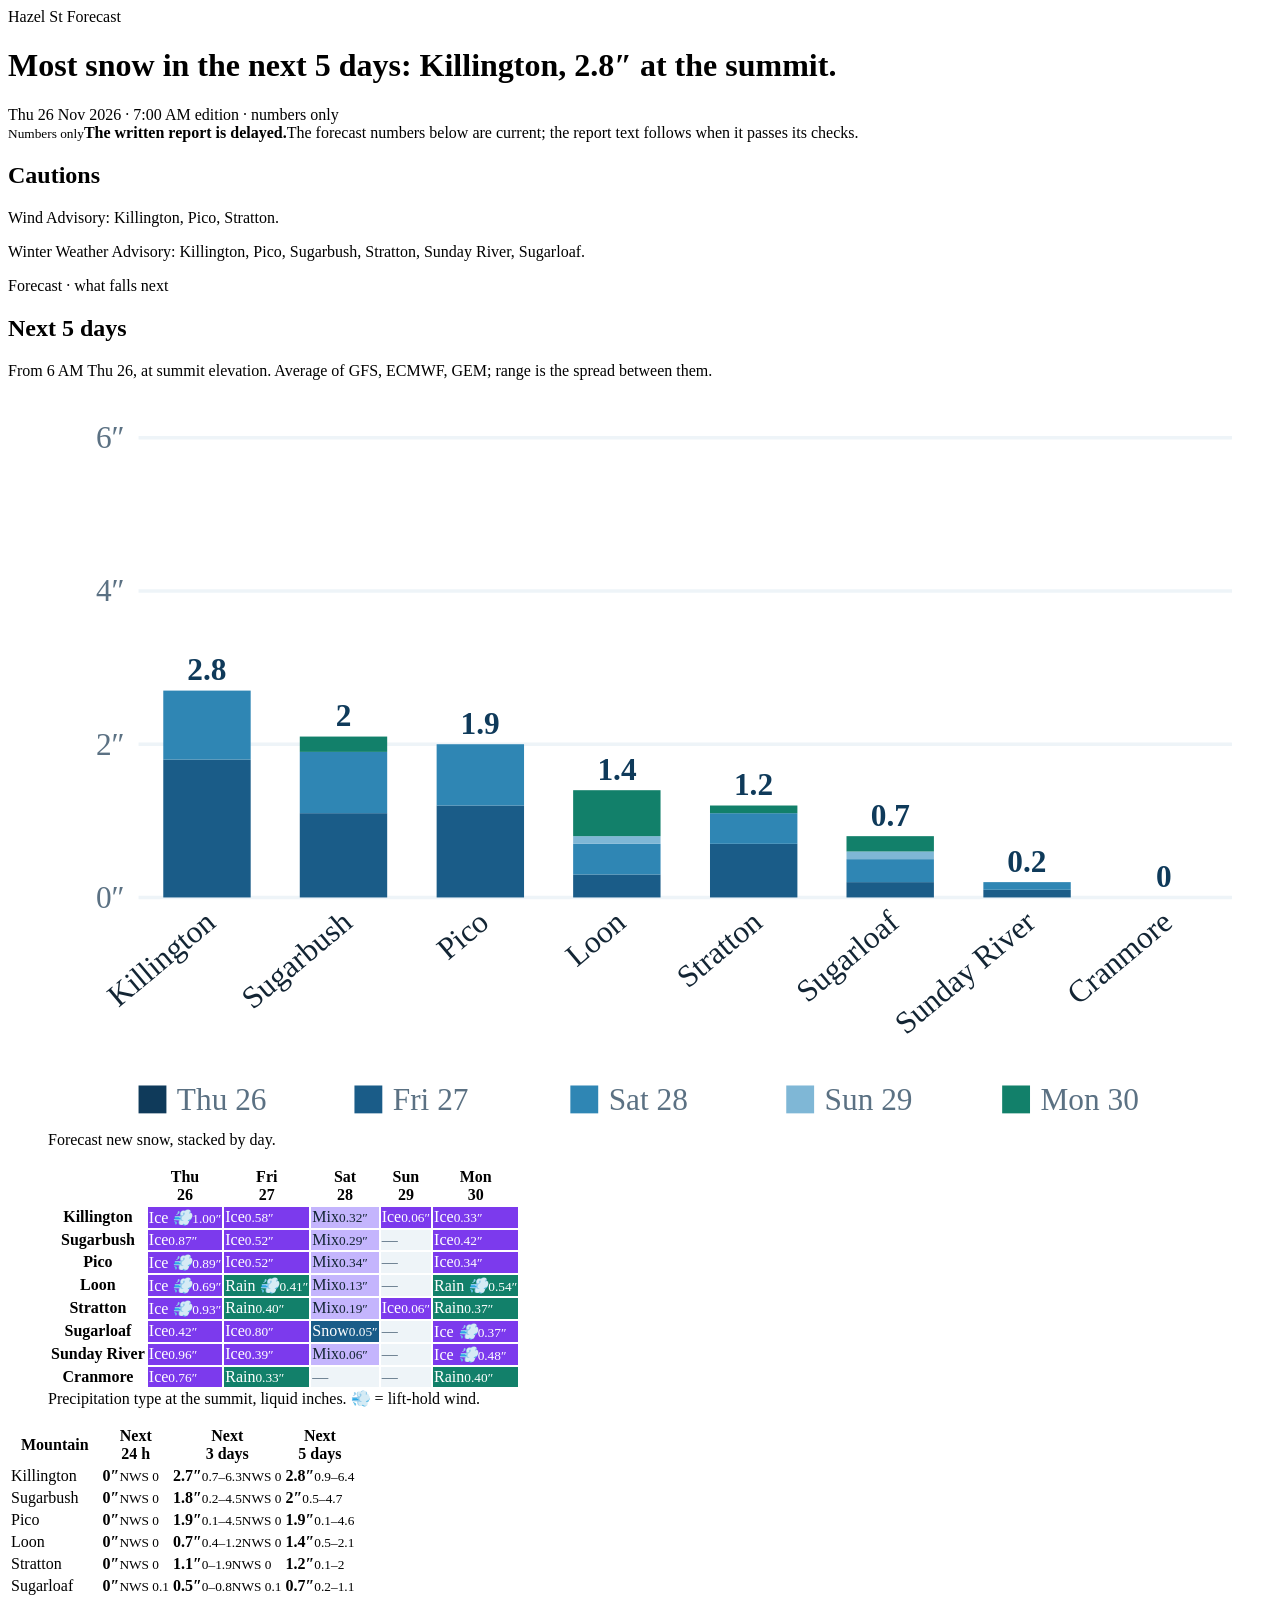
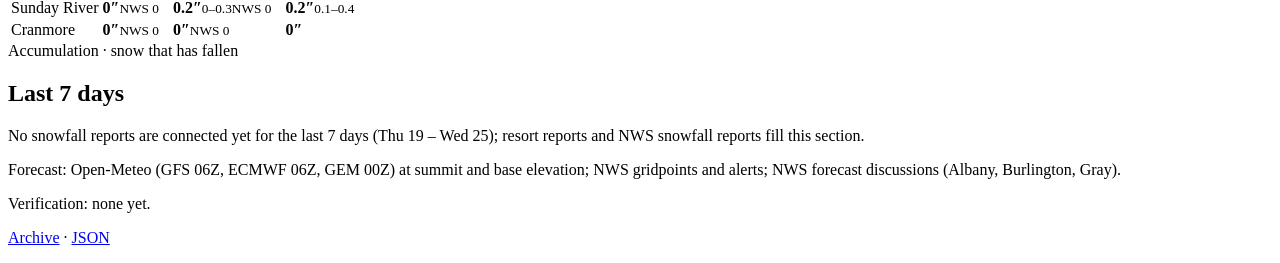
==== tests/golden/2026-11-26-numbers-only.html @ b1ec065f "Add the report page: Jinja templates, SVG charts, and report routes Port prototype/render.py and pag" ====
<!doctype html>
<html lang="en">
<head>
<meta charset="utf-8">
<meta name="viewport" content="width=device-width, initial-scale=1">
<title>Hazel St Forecast · 2026-11-26</title>
<link rel="preload" href="/static/fonts/inter-latin-400-normal.woff2" as="font" type="font/woff2" crossorigin>
<link rel="stylesheet" href="/static/page.css">
</head>
<body>
<div class="band">
  <div class="k">Hazel St Forecast</div>
  <h1>Most snow in the next 5 days: Killington, 2.8″ at the summit.</h1>
  <div class="when">Thu 26 Nov 2026 · 7:00 AM edition · numbers only</div>
</div>
<main>
  <div class="call notice"><small>Numbers only</small><b>The written report is delayed.</b><span>The forecast numbers below are current; the report text follows when it passes its checks.</span></div>
  <h2>Cautions</h2>
  <div class="caution">
    <p>Wind Advisory: Killington, Pico, Stratton.</p>
    <p>Winter Weather Advisory: Killington, Pico, Sugarbush, Stratton, Sunday River, Sugarloaf.</p>
  </div>

  <div class="part">Forecast · what falls next</div>
  <h2>Next 5 days</h2>
  <p class="lead">From 6 AM Thu 26, at summit elevation. Average of GFS, ECMWF, GEM; range is the spread between them.</p>
  <figure><svg viewBox="0 0 340 210" width="100%" role="img" aria-label="Forecast new snow by mountain, next five days"><line x1="26" x2="340" y1="144.0" y2="144.0" stroke="#eef4f8"/><text x="22" y="147.0" font-size="9" text-anchor="end" fill="#5b7183">0″</text><line x1="26" x2="340" y1="100.0" y2="100.0" stroke="#eef4f8"/><text x="22" y="103.0" font-size="9" text-anchor="end" fill="#5b7183">2″</text><line x1="26" x2="340" y1="56.0" y2="56.0" stroke="#eef4f8"/><text x="22" y="59.0" font-size="9" text-anchor="end" fill="#5b7183">4″</text><line x1="26" x2="340" y1="12.0" y2="12.0" stroke="#eef4f8"/><text x="22" y="15.0" font-size="9" text-anchor="end" fill="#5b7183">6″</text><rect x="33.1" y="144.0" width="25.1" height="0.0" fill="#0f3a5a"/><rect x="33.1" y="104.4" width="25.1" height="39.6" fill="#1a5c88"/><rect x="33.1" y="84.6" width="25.1" height="19.8" fill="#2f86b4"/><rect x="33.1" y="84.6" width="25.1" height="0.0" fill="#7fb7d6"/><rect x="33.1" y="84.6" width="25.1" height="0.0" fill="#12806a"/><text x="45.6" y="81.6" font-size="9" text-anchor="middle" font-weight="600" fill="#0f3a5a">2.8</text><text transform="translate(48.6,152) rotate(-40)" font-size="9" text-anchor="end" fill="#132534">Killington</text><rect x="72.3" y="144.0" width="25.1" height="0.0" fill="#0f3a5a"/><rect x="72.3" y="119.8" width="25.1" height="24.2" fill="#1a5c88"/><rect x="72.3" y="102.2" width="25.1" height="17.6" fill="#2f86b4"/><rect x="72.3" y="102.2" width="25.1" height="0.0" fill="#7fb7d6"/><rect x="72.3" y="97.8" width="25.1" height="4.4" fill="#12806a"/><text x="84.9" y="94.8" font-size="9" text-anchor="middle" font-weight="600" fill="#0f3a5a">2</text><text transform="translate(87.9,152) rotate(-40)" font-size="9" text-anchor="end" fill="#132534">Sugarbush</text><rect x="111.6" y="144.0" width="25.1" height="0.0" fill="#0f3a5a"/><rect x="111.6" y="117.6" width="25.1" height="26.4" fill="#1a5c88"/><rect x="111.6" y="100.0" width="25.1" height="17.6" fill="#2f86b4"/><rect x="111.6" y="100.0" width="25.1" height="0.0" fill="#7fb7d6"/><rect x="111.6" y="100.0" width="25.1" height="0.0" fill="#12806a"/><text x="124.1" y="97.0" font-size="9" text-anchor="middle" font-weight="600" fill="#0f3a5a">1.9</text><text transform="translate(127.1,152) rotate(-40)" font-size="9" text-anchor="end" fill="#132534">Pico</text><rect x="150.8" y="144.0" width="25.1" height="0.0" fill="#0f3a5a"/><rect x="150.8" y="137.4" width="25.1" height="6.6" fill="#1a5c88"/><rect x="150.8" y="128.6" width="25.1" height="8.8" fill="#2f86b4"/><rect x="150.8" y="126.4" width="25.1" height="2.2" fill="#7fb7d6"/><rect x="150.8" y="113.2" width="25.1" height="13.2" fill="#12806a"/><text x="163.4" y="110.2" font-size="9" text-anchor="middle" font-weight="600" fill="#0f3a5a">1.4</text><text transform="translate(166.4,152) rotate(-40)" font-size="9" text-anchor="end" fill="#132534">Loon</text><rect x="190.1" y="144.0" width="25.1" height="0.0" fill="#0f3a5a"/><rect x="190.1" y="128.6" width="25.1" height="15.4" fill="#1a5c88"/><rect x="190.1" y="119.8" width="25.1" height="8.8" fill="#2f86b4"/><rect x="190.1" y="119.8" width="25.1" height="0.0" fill="#7fb7d6"/><rect x="190.1" y="117.6" width="25.1" height="2.2" fill="#12806a"/><text x="202.6" y="114.6" font-size="9" text-anchor="middle" font-weight="600" fill="#0f3a5a">1.2</text><text transform="translate(205.6,152) rotate(-40)" font-size="9" text-anchor="end" fill="#132534">Stratton</text><rect x="229.3" y="144.0" width="25.1" height="0.0" fill="#0f3a5a"/><rect x="229.3" y="139.6" width="25.1" height="4.4" fill="#1a5c88"/><rect x="229.3" y="133.0" width="25.1" height="6.6" fill="#2f86b4"/><rect x="229.3" y="130.8" width="25.1" height="2.2" fill="#7fb7d6"/><rect x="229.3" y="126.4" width="25.1" height="4.4" fill="#12806a"/><text x="241.9" y="123.4" font-size="9" text-anchor="middle" font-weight="600" fill="#0f3a5a">0.7</text><text transform="translate(244.9,152) rotate(-40)" font-size="9" text-anchor="end" fill="#132534">Sugarloaf</text><rect x="268.6" y="144.0" width="25.1" height="0.0" fill="#0f3a5a"/><rect x="268.6" y="141.8" width="25.1" height="2.2" fill="#1a5c88"/><rect x="268.6" y="139.6" width="25.1" height="2.2" fill="#2f86b4"/><rect x="268.6" y="139.6" width="25.1" height="0.0" fill="#7fb7d6"/><rect x="268.6" y="139.6" width="25.1" height="0.0" fill="#12806a"/><text x="281.1" y="136.6" font-size="9" text-anchor="middle" font-weight="600" fill="#0f3a5a">0.2</text><text transform="translate(284.1,152) rotate(-40)" font-size="9" text-anchor="end" fill="#132534">Sunday River</text><rect x="307.8" y="144.0" width="25.1" height="0.0" fill="#0f3a5a"/><rect x="307.8" y="144.0" width="25.1" height="0.0" fill="#1a5c88"/><rect x="307.8" y="144.0" width="25.1" height="0.0" fill="#2f86b4"/><rect x="307.8" y="144.0" width="25.1" height="0.0" fill="#7fb7d6"/><rect x="307.8" y="144.0" width="25.1" height="0.0" fill="#12806a"/><text x="320.4" y="141.0" font-size="9" text-anchor="middle" font-weight="600" fill="#0f3a5a">0</text><text transform="translate(323.4,152) rotate(-40)" font-size="9" text-anchor="end" fill="#132534">Cranmore</text><rect x="26" y="198" width="8" height="8" fill="#0f3a5a"/><text x="37" y="205" font-size="9" fill="#5b7183">Thu 26</text><rect x="88" y="198" width="8" height="8" fill="#1a5c88"/><text x="99" y="205" font-size="9" fill="#5b7183">Fri 27</text><rect x="150" y="198" width="8" height="8" fill="#2f86b4"/><text x="161" y="205" font-size="9" fill="#5b7183">Sat 28</text><rect x="212" y="198" width="8" height="8" fill="#7fb7d6"/><text x="223" y="205" font-size="9" fill="#5b7183">Sun 29</text><rect x="274" y="198" width="8" height="8" fill="#12806a"/><text x="285" y="205" font-size="9" fill="#5b7183">Mon 30</text></svg><figcaption>Forecast new snow, stacked by day.</figcaption></figure>
  <figure>
    <table class="types">
      <thead><tr><th></th><th>Thu<br>26</th><th>Fri<br>27</th><th>Sat<br>28</th><th>Sun<br>29</th><th>Mon<br>30</th></tr></thead>
      <tbody>
        <tr><th>Killington</th><td style="background:#7c3aed;color:#fff">Ice <i title="lift-hold wind">💨</i><small>1.00″</small></td><td style="background:#7c3aed;color:#fff">Ice<small>0.58″</small></td><td style="background:#c4b5fd;color:#132534">Mix<small>0.32″</small></td><td style="background:#7c3aed;color:#fff">Ice<small>0.06″</small></td><td style="background:#7c3aed;color:#fff">Ice<small>0.33″</small></td></tr>
        <tr><th>Sugarbush</th><td style="background:#7c3aed;color:#fff">Ice<small>0.87″</small></td><td style="background:#7c3aed;color:#fff">Ice<small>0.52″</small></td><td style="background:#c4b5fd;color:#132534">Mix<small>0.29″</small></td><td style="background:#eef4f8;color:#5b7183">—</td><td style="background:#7c3aed;color:#fff">Ice<small>0.42″</small></td></tr>
        <tr><th>Pico</th><td style="background:#7c3aed;color:#fff">Ice <i title="lift-hold wind">💨</i><small>0.89″</small></td><td style="background:#7c3aed;color:#fff">Ice<small>0.52″</small></td><td style="background:#c4b5fd;color:#132534">Mix<small>0.34″</small></td><td style="background:#eef4f8;color:#5b7183">—</td><td style="background:#7c3aed;color:#fff">Ice<small>0.34″</small></td></tr>
        <tr><th>Loon</th><td style="background:#7c3aed;color:#fff">Ice <i title="lift-hold wind">💨</i><small>0.69″</small></td><td style="background:#12806a;color:#fff">Rain <i title="lift-hold wind">💨</i><small>0.41″</small></td><td style="background:#c4b5fd;color:#132534">Mix<small>0.13″</small></td><td style="background:#eef4f8;color:#5b7183">—</td><td style="background:#12806a;color:#fff">Rain <i title="lift-hold wind">💨</i><small>0.54″</small></td></tr>
        <tr><th>Stratton</th><td style="background:#7c3aed;color:#fff">Ice <i title="lift-hold wind">💨</i><small>0.93″</small></td><td style="background:#12806a;color:#fff">Rain<small>0.40″</small></td><td style="background:#c4b5fd;color:#132534">Mix<small>0.19″</small></td><td style="background:#7c3aed;color:#fff">Ice<small>0.06″</small></td><td style="background:#12806a;color:#fff">Rain<small>0.37″</small></td></tr>
        <tr><th>Sugarloaf</th><td style="background:#7c3aed;color:#fff">Ice<small>0.42″</small></td><td style="background:#7c3aed;color:#fff">Ice<small>0.80″</small></td><td style="background:#1a5c88;color:#fff">Snow<small>0.05″</small></td><td style="background:#eef4f8;color:#5b7183">—</td><td style="background:#7c3aed;color:#fff">Ice <i title="lift-hold wind">💨</i><small>0.37″</small></td></tr>
        <tr><th>Sunday River</th><td style="background:#7c3aed;color:#fff">Ice<small>0.96″</small></td><td style="background:#7c3aed;color:#fff">Ice<small>0.39″</small></td><td style="background:#c4b5fd;color:#132534">Mix<small>0.06″</small></td><td style="background:#eef4f8;color:#5b7183">—</td><td style="background:#7c3aed;color:#fff">Ice <i title="lift-hold wind">💨</i><small>0.48″</small></td></tr>
        <tr><th>Cranmore</th><td style="background:#7c3aed;color:#fff">Ice<small>0.76″</small></td><td style="background:#12806a;color:#fff">Rain<small>0.33″</small></td><td style="background:#eef4f8;color:#5b7183">—</td><td style="background:#eef4f8;color:#5b7183">—</td><td style="background:#12806a;color:#fff">Rain<small>0.40″</small></td></tr>
      </tbody>
    </table>
    <figcaption>Precipitation type at the summit, liquid inches. 💨 = lift-hold wind.</figcaption>
  </figure>
  <table id="fct">
    <thead><tr><th>Mountain</th><th>Next<br>24 h</th><th>Next<br>3 days</th><th>Next<br>5 days</th></tr></thead>
    <tbody>
      <tr><td class="name">Killington</td><td><b>0″</b><small>NWS 0</small></td><td><b>2.7″</b><small>0.7–6.3</small><small>NWS 0</small></td><td><b>2.8″</b><small>0.9–6.4</small></td></tr>
      <tr><td class="name">Sugarbush</td><td><b>0″</b><small>NWS 0</small></td><td><b>1.8″</b><small>0.2–4.5</small><small>NWS 0</small></td><td><b>2″</b><small>0.5–4.7</small></td></tr>
      <tr><td class="name">Pico</td><td><b>0″</b><small>NWS 0</small></td><td><b>1.9″</b><small>0.1–4.5</small><small>NWS 0</small></td><td><b>1.9″</b><small>0.1–4.6</small></td></tr>
      <tr><td class="name">Loon</td><td><b>0″</b><small>NWS 0</small></td><td><b>0.7″</b><small>0.4–1.2</small><small>NWS 0</small></td><td><b>1.4″</b><small>0.5–2.1</small></td></tr>
      <tr><td class="name">Stratton</td><td><b>0″</b><small>NWS 0</small></td><td><b>1.1″</b><small>0–1.9</small><small>NWS 0</small></td><td><b>1.2″</b><small>0.1–2</small></td></tr>
      <tr><td class="name">Sugarloaf</td><td><b>0″</b><small>NWS 0.1</small></td><td><b>0.5″</b><small>0–0.8</small><small>NWS 0.1</small></td><td><b>0.7″</b><small>0.2–1.1</small></td></tr>
      <tr><td class="name">Sunday River</td><td><b>0″</b><small>NWS 0</small></td><td><b>0.2″</b><small>0–0.3</small><small>NWS 0</small></td><td><b>0.2″</b><small>0.1–0.4</small></td></tr>
      <tr><td class="name">Cranmore</td><td><b>0″</b><small>NWS 0</small></td><td><b>0″</b><small>NWS 0</small></td><td><b>0″</b></td></tr>
    </tbody>
  </table>

  <div class="part">Accumulation · snow that has fallen</div>
  <h2>Last 7 days</h2>
  <div class="empty">No snowfall reports are connected yet for the last 7 days (Thu 19 – Wed 25); resort reports and NWS snowfall reports fill this section.</div>

  <div class="foot">
    <p>Forecast: Open-Meteo (GFS 06Z, ECMWF 06Z, GEM 00Z) at summit and base elevation; NWS gridpoints and alerts; NWS forecast discussions (Albany, Burlington, Gray).</p>
    <p>Verification: none yet.</p>
    <p><a href="/archive">Archive</a> · <a href="/api/report/2026-11-26.json">JSON</a></p>
  </div>
</main>
</body>
</html>
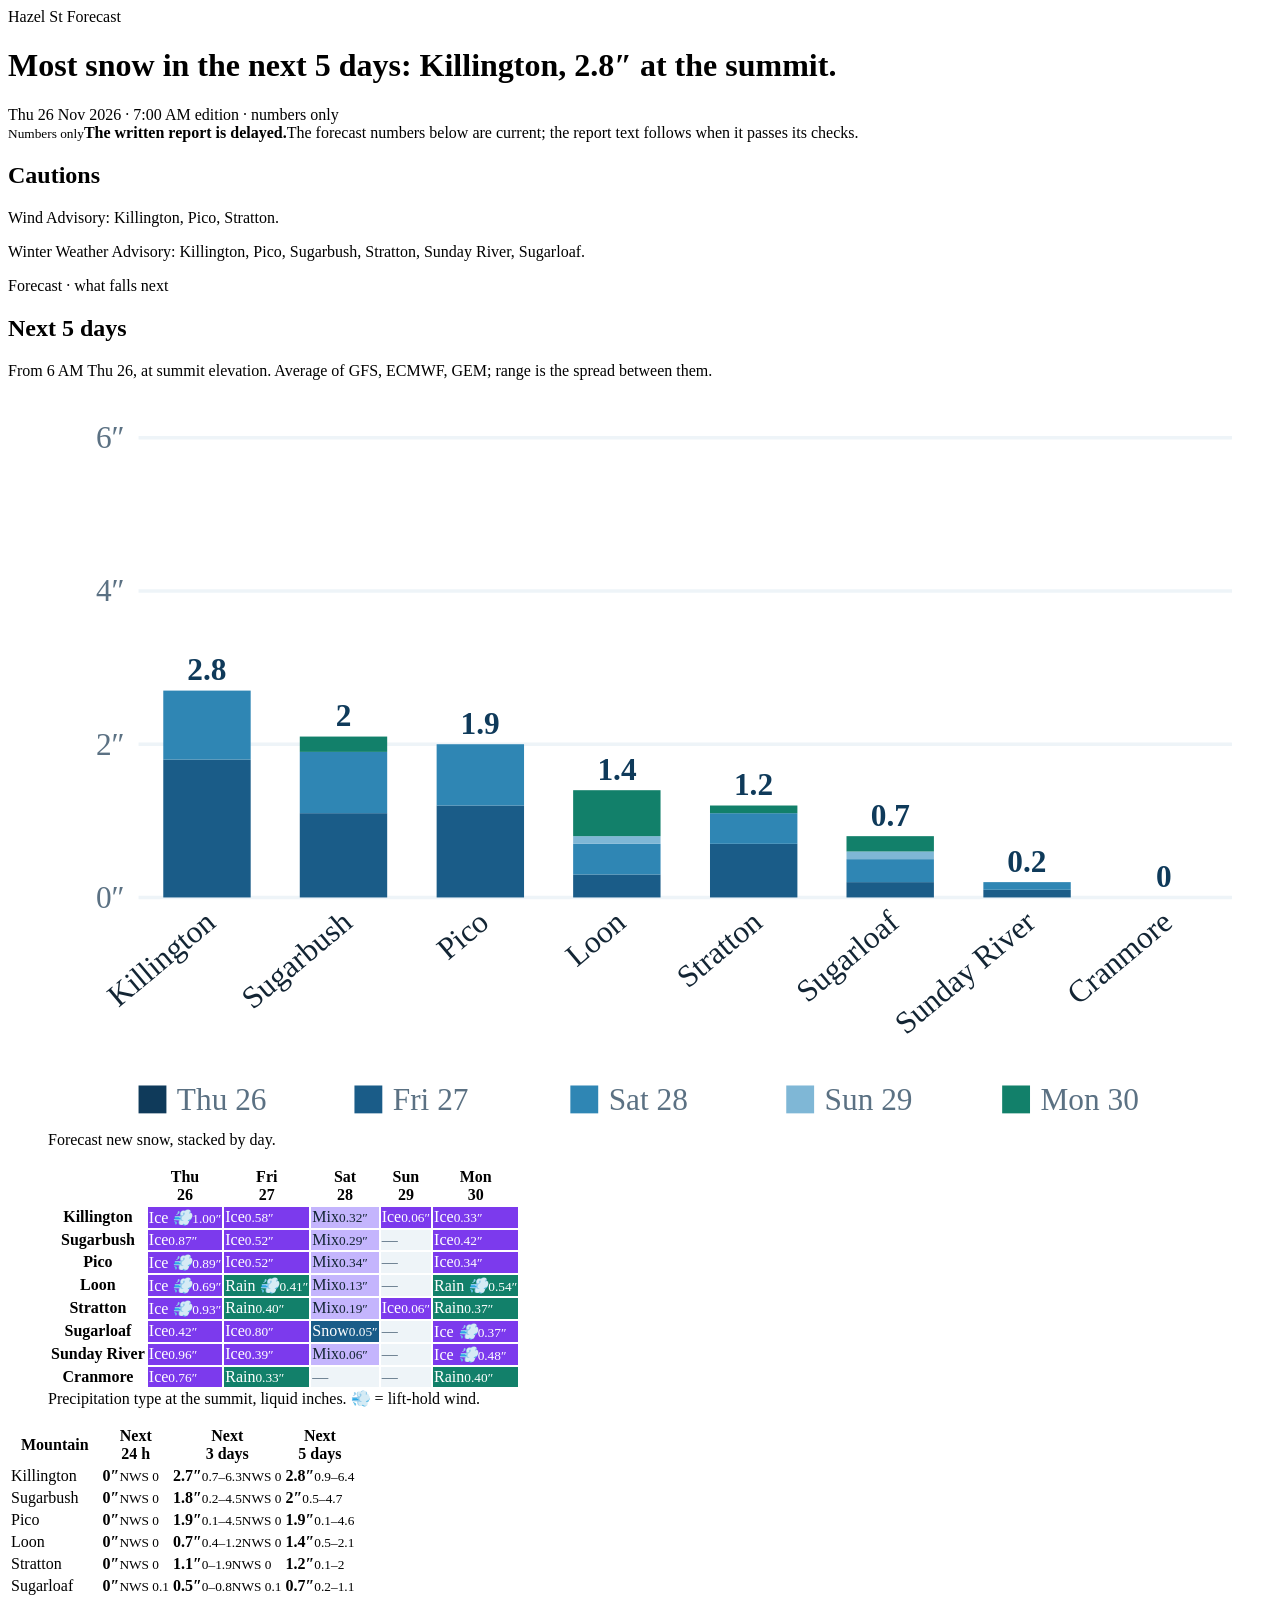
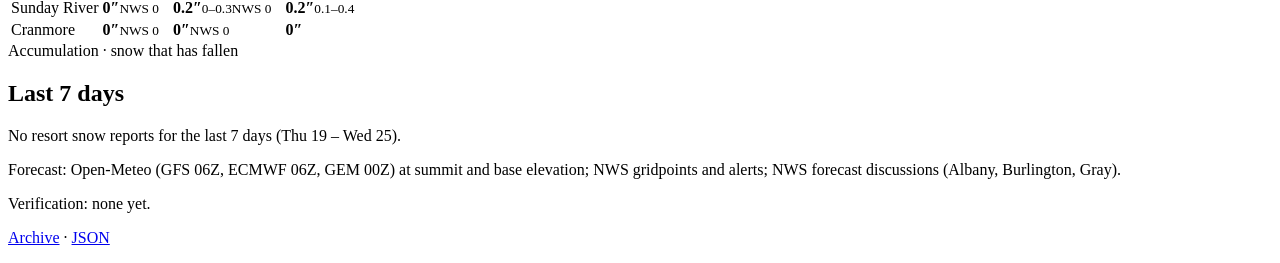
==== commit 43894b5a: "Score each mountain only against its own resort report (J26) verify.observed() now returns only reso" ====
--- a/tests/golden/2026-11-26-numbers-only.html
+++ b/tests/golden/2026-11-26-numbers-only.html
@@ -57,7 +57,7 @@
 
   <div class="part">Accumulation · snow that has fallen</div>
   <h2>Last 7 days</h2>
-  <div class="empty">No snowfall reports are connected yet for the last 7 days (Thu 19 – Wed 25); resort reports and NWS snowfall reports fill this section.</div>
+  <div class="empty">No resort snow reports for the last 7 days (Thu 19 – Wed 25).</div>
 
   <div class="foot">
     <p>Forecast: Open-Meteo (GFS 06Z, ECMWF 06Z, GEM 00Z) at summit and base elevation; NWS gridpoints and alerts; NWS forecast discussions (Albany, Burlington, Gray).</p>
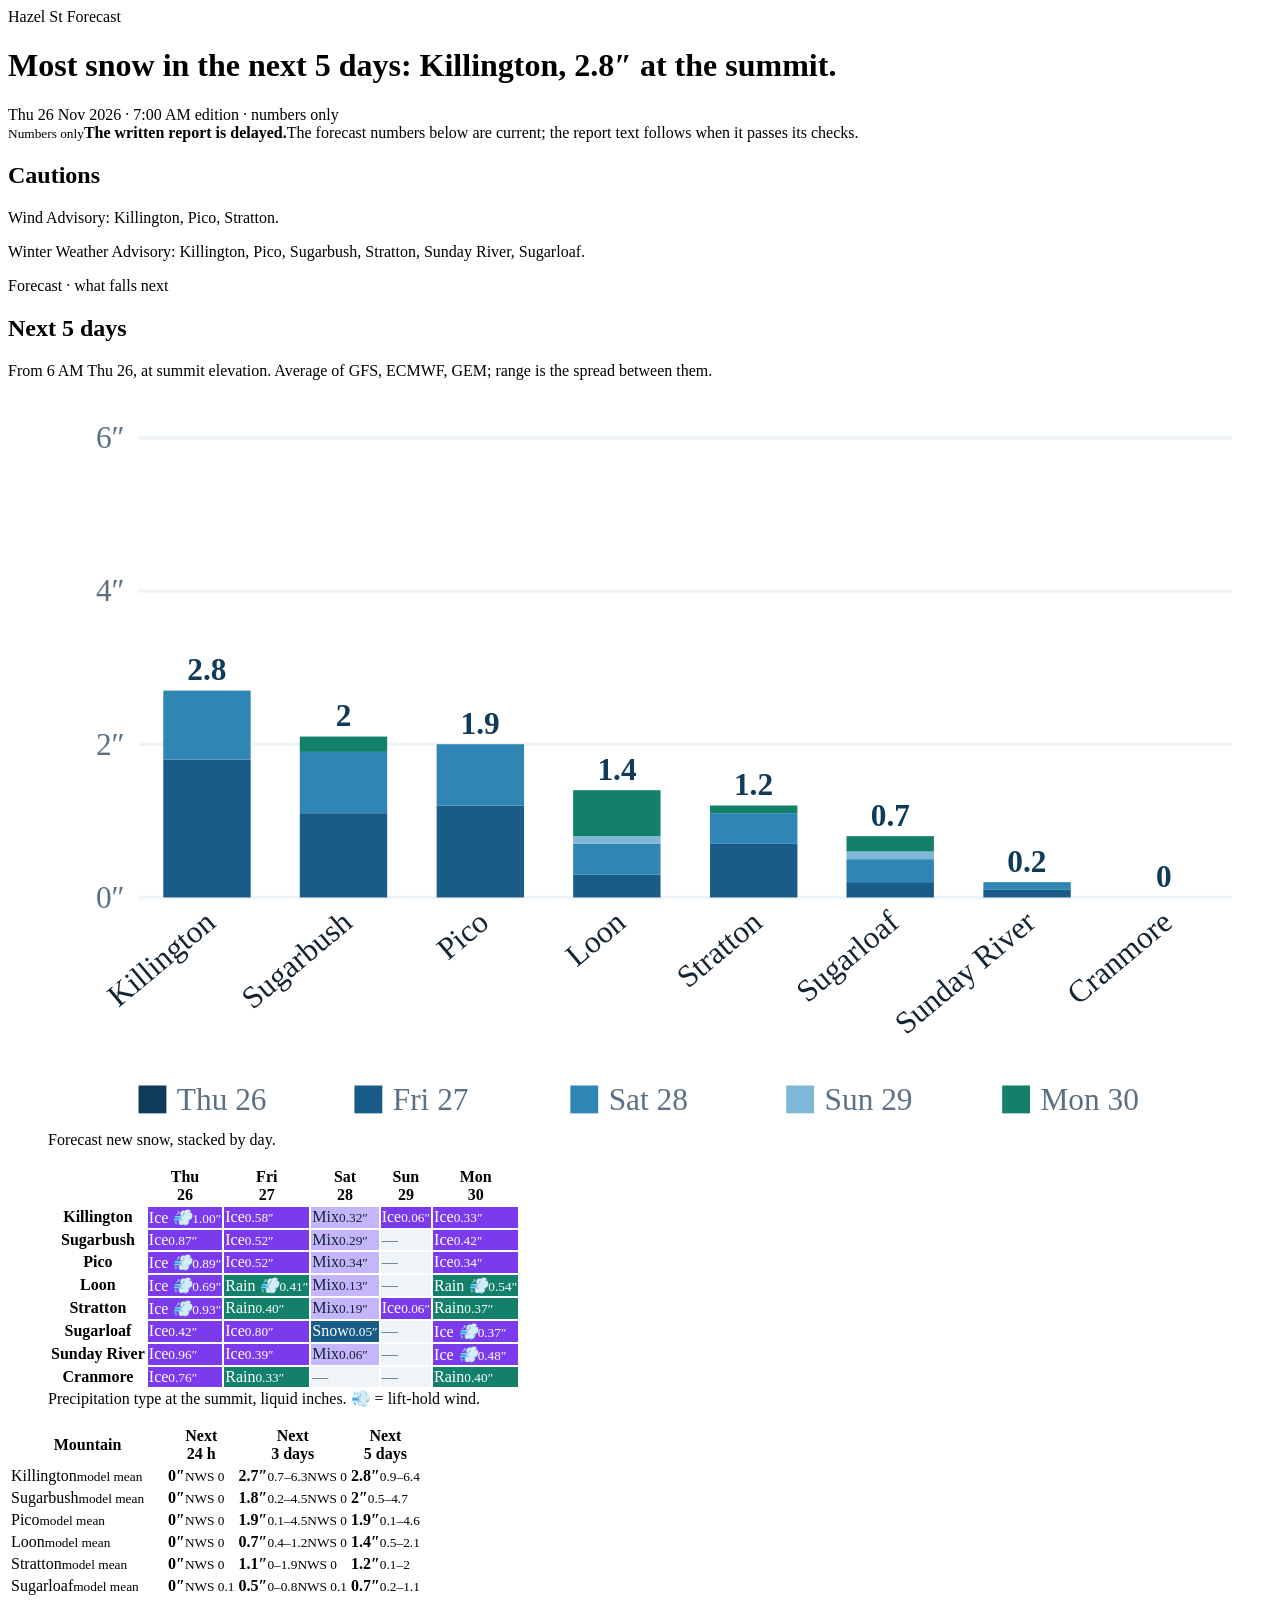
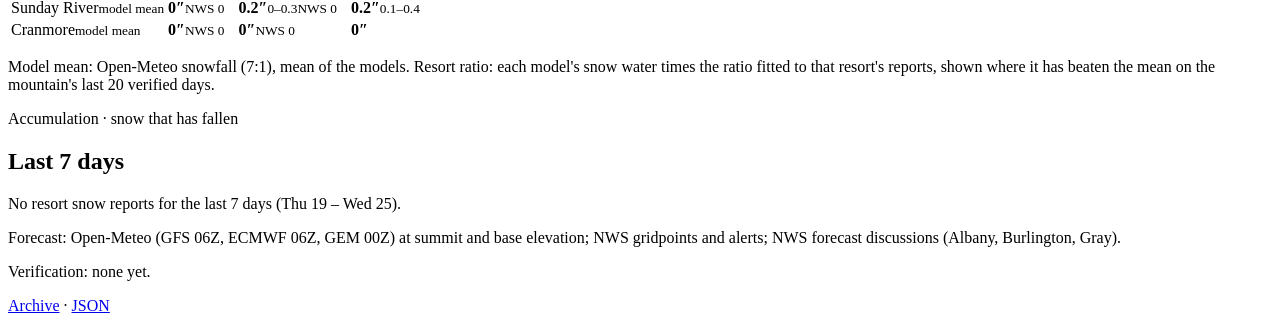
==== commit 93167f4b: "Fit a snow ratio for each resort (J27) Add the resort_ratio forecast method: each model's hourly sno" ====
--- a/tests/golden/2026-11-26-numbers-only.html
+++ b/tests/golden/2026-11-26-numbers-only.html
@@ -44,16 +44,17 @@
   <table id="fct">
     <thead><tr><th>Mountain</th><th>Next<br>24 h</th><th>Next<br>3 days</th><th>Next<br>5 days</th></tr></thead>
     <tbody>
-      <tr><td class="name">Killington</td><td><b>0″</b><small>NWS 0</small></td><td><b>2.7″</b><small>0.7–6.3</small><small>NWS 0</small></td><td><b>2.8″</b><small>0.9–6.4</small></td></tr>
-      <tr><td class="name">Sugarbush</td><td><b>0″</b><small>NWS 0</small></td><td><b>1.8″</b><small>0.2–4.5</small><small>NWS 0</small></td><td><b>2″</b><small>0.5–4.7</small></td></tr>
-      <tr><td class="name">Pico</td><td><b>0″</b><small>NWS 0</small></td><td><b>1.9″</b><small>0.1–4.5</small><small>NWS 0</small></td><td><b>1.9″</b><small>0.1–4.6</small></td></tr>
-      <tr><td class="name">Loon</td><td><b>0″</b><small>NWS 0</small></td><td><b>0.7″</b><small>0.4–1.2</small><small>NWS 0</small></td><td><b>1.4″</b><small>0.5–2.1</small></td></tr>
-      <tr><td class="name">Stratton</td><td><b>0″</b><small>NWS 0</small></td><td><b>1.1″</b><small>0–1.9</small><small>NWS 0</small></td><td><b>1.2″</b><small>0.1–2</small></td></tr>
-      <tr><td class="name">Sugarloaf</td><td><b>0″</b><small>NWS 0.1</small></td><td><b>0.5″</b><small>0–0.8</small><small>NWS 0.1</small></td><td><b>0.7″</b><small>0.2–1.1</small></td></tr>
-      <tr><td class="name">Sunday River</td><td><b>0″</b><small>NWS 0</small></td><td><b>0.2″</b><small>0–0.3</small><small>NWS 0</small></td><td><b>0.2″</b><small>0.1–0.4</small></td></tr>
-      <tr><td class="name">Cranmore</td><td><b>0″</b><small>NWS 0</small></td><td><b>0″</b><small>NWS 0</small></td><td><b>0″</b></td></tr>
+      <tr><td class="name">Killington<small>model mean</small></td><td><b>0″</b><small>NWS 0</small></td><td><b>2.7″</b><small>0.7–6.3</small><small>NWS 0</small></td><td><b>2.8″</b><small>0.9–6.4</small></td></tr>
+      <tr><td class="name">Sugarbush<small>model mean</small></td><td><b>0″</b><small>NWS 0</small></td><td><b>1.8″</b><small>0.2–4.5</small><small>NWS 0</small></td><td><b>2″</b><small>0.5–4.7</small></td></tr>
+      <tr><td class="name">Pico<small>model mean</small></td><td><b>0″</b><small>NWS 0</small></td><td><b>1.9″</b><small>0.1–4.5</small><small>NWS 0</small></td><td><b>1.9″</b><small>0.1–4.6</small></td></tr>
+      <tr><td class="name">Loon<small>model mean</small></td><td><b>0″</b><small>NWS 0</small></td><td><b>0.7″</b><small>0.4–1.2</small><small>NWS 0</small></td><td><b>1.4″</b><small>0.5–2.1</small></td></tr>
+      <tr><td class="name">Stratton<small>model mean</small></td><td><b>0″</b><small>NWS 0</small></td><td><b>1.1″</b><small>0–1.9</small><small>NWS 0</small></td><td><b>1.2″</b><small>0.1–2</small></td></tr>
+      <tr><td class="name">Sugarloaf<small>model mean</small></td><td><b>0″</b><small>NWS 0.1</small></td><td><b>0.5″</b><small>0–0.8</small><small>NWS 0.1</small></td><td><b>0.7″</b><small>0.2–1.1</small></td></tr>
+      <tr><td class="name">Sunday River<small>model mean</small></td><td><b>0″</b><small>NWS 0</small></td><td><b>0.2″</b><small>0–0.3</small><small>NWS 0</small></td><td><b>0.2″</b><small>0.1–0.4</small></td></tr>
+      <tr><td class="name">Cranmore<small>model mean</small></td><td><b>0″</b><small>NWS 0</small></td><td><b>0″</b><small>NWS 0</small></td><td><b>0″</b></td></tr>
     </tbody>
   </table>
+  <p class="lead fct-note">Model mean: Open-Meteo snowfall (7:1), mean of the models. Resort ratio: each model's snow water times the ratio fitted to that resort's reports, shown where it has beaten the mean on the mountain's last 20 verified days.</p>
 
   <div class="part">Accumulation · snow that has fallen</div>
   <h2>Last 7 days</h2>
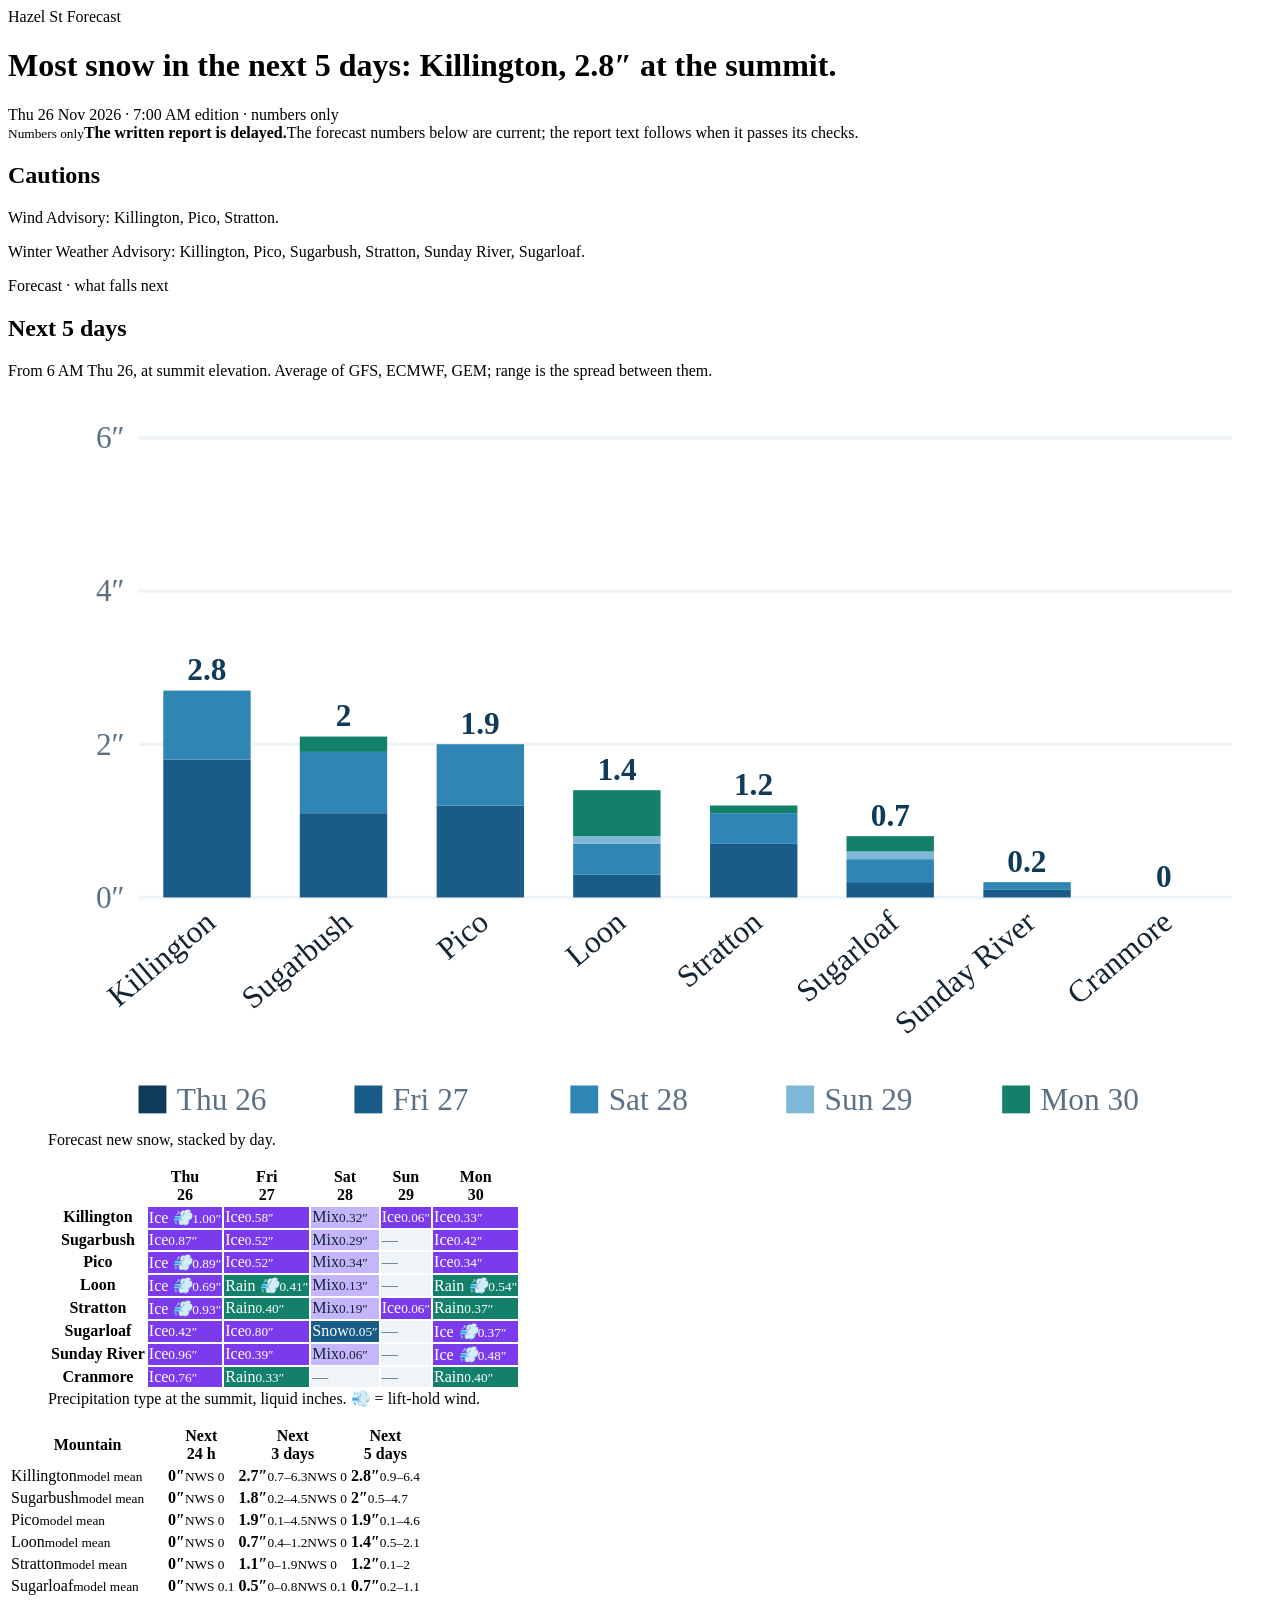
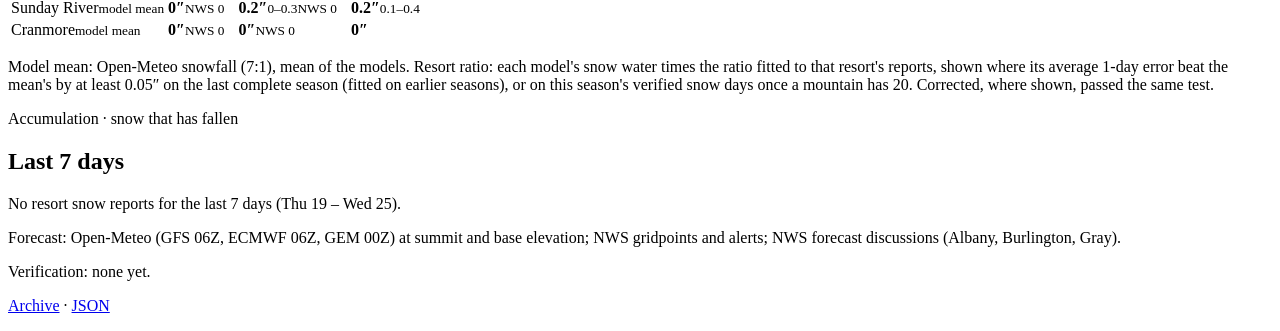
==== commit 72ca2043: "Choose each mountain's method on a held-out season (J28) Replace the last-20-verified-days gate for " ====
--- a/tests/golden/2026-11-26-numbers-only.html
+++ b/tests/golden/2026-11-26-numbers-only.html
@@ -54,7 +54,7 @@
       <tr><td class="name">Cranmore<small>model mean</small></td><td><b>0″</b><small>NWS 0</small></td><td><b>0″</b><small>NWS 0</small></td><td><b>0″</b></td></tr>
     </tbody>
   </table>
-  <p class="lead fct-note">Model mean: Open-Meteo snowfall (7:1), mean of the models. Resort ratio: each model's snow water times the ratio fitted to that resort's reports, shown where it has beaten the mean on the mountain's last 20 verified days.</p>
+  <p class="lead fct-note">Model mean: Open-Meteo snowfall (7:1), mean of the models. Resort ratio: each model's snow water times the ratio fitted to that resort's reports, shown where its average 1-day error beat the mean's by at least 0.05″ on the last complete season (fitted on earlier seasons), or on this season's verified snow days once a mountain has 20. Corrected, where shown, passed the same test.</p>
 
   <div class="part">Accumulation · snow that has fallen</div>
   <h2>Last 7 days</h2>
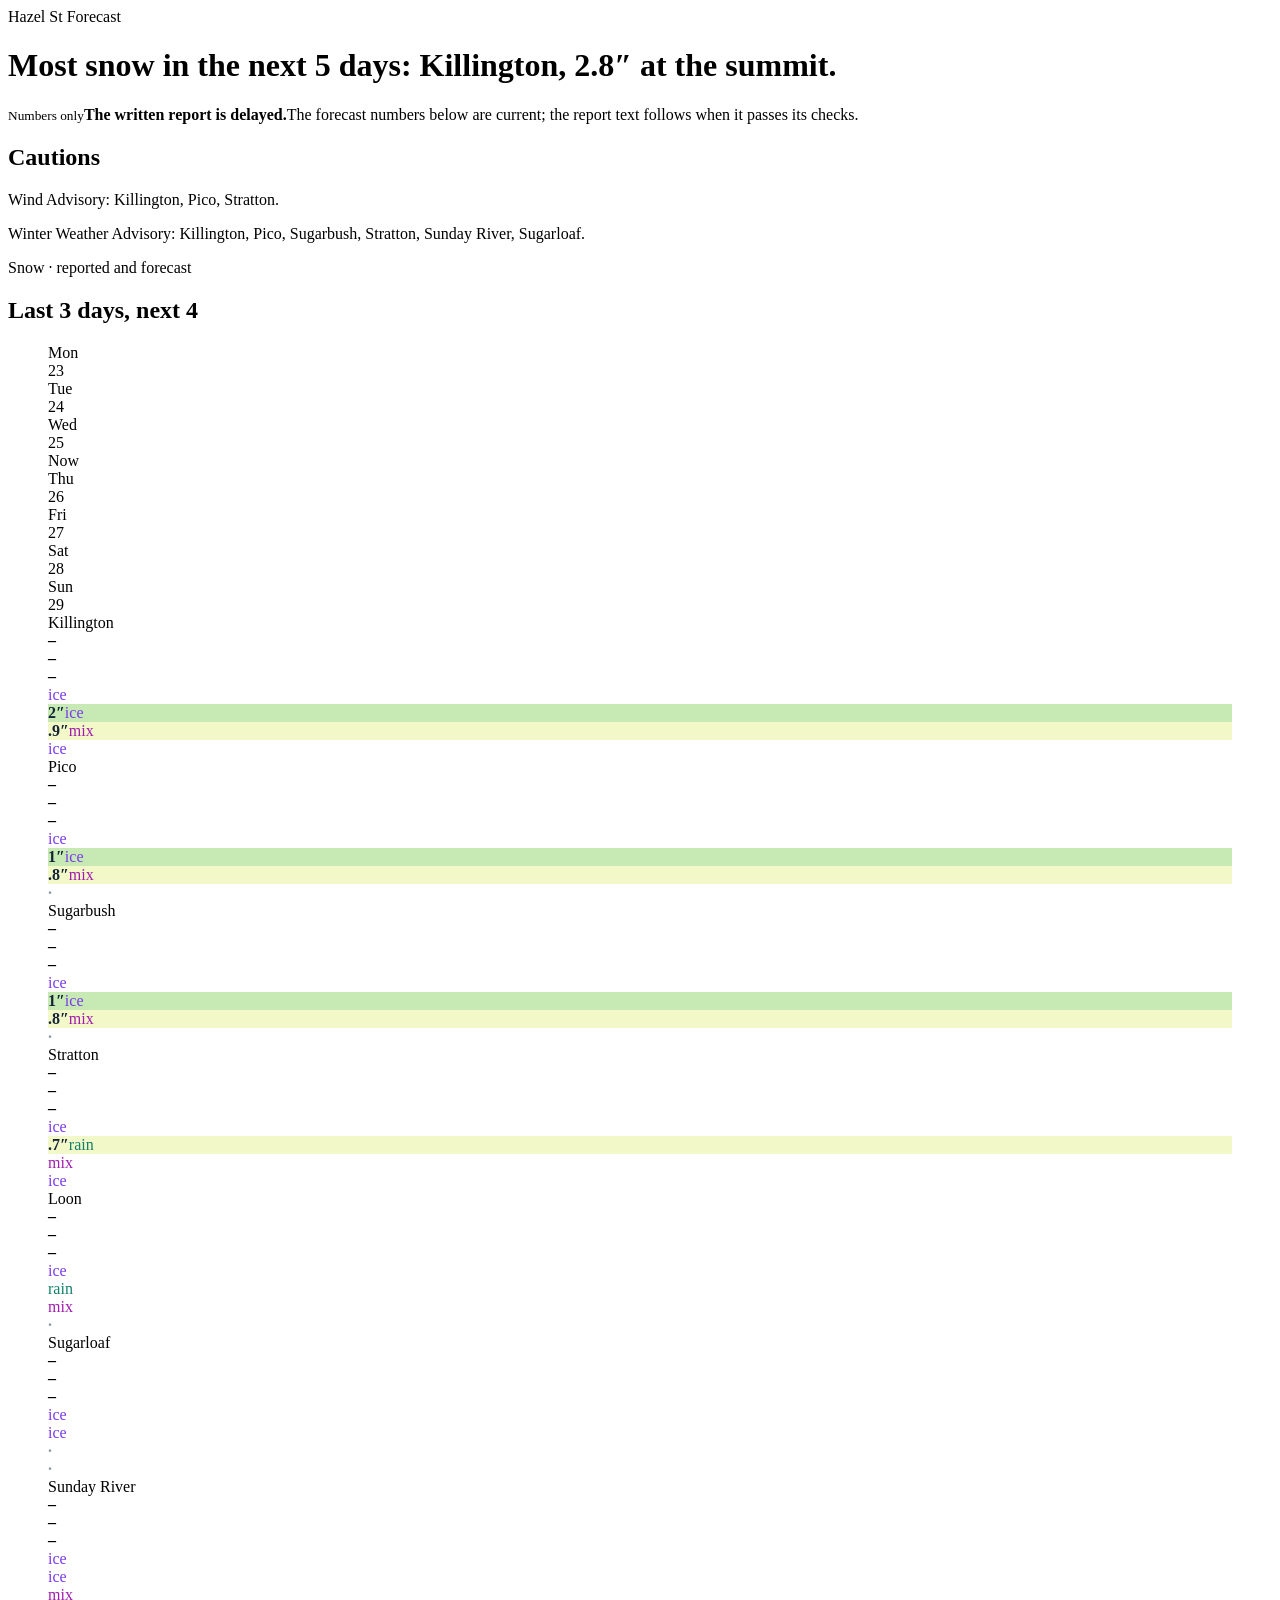
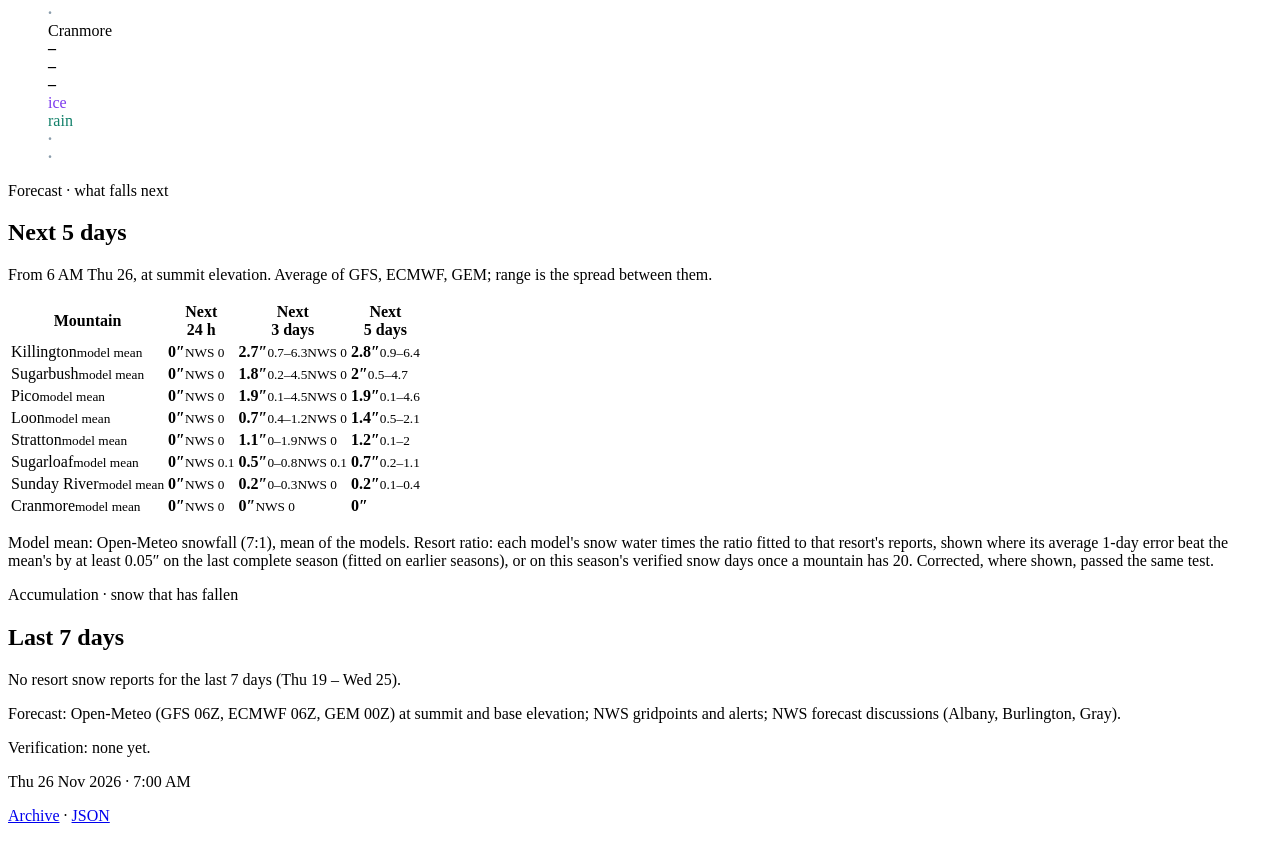
==== commit fff80680: "Show past and forecast snow in one phone-first timeline (J31) Replace the stacked forecast chart, th" ====
--- a/tests/golden/2026-11-26-numbers-only.html
+++ b/tests/golden/2026-11-26-numbers-only.html
@@ -11,7 +11,6 @@
 <div class="band">
   <div class="k">Hazel St Forecast</div>
   <h1>Most snow in the next 5 days: Killington, 2.8″ at the summit.</h1>
-  <div class="when">Thu 26 Nov 2026 · 7:00 AM edition · numbers only</div>
 </div>
 <main>
   <div class="call notice"><small>Numbers only</small><b>The written report is delayed.</b><span>The forecast numbers below are current; the report text follows when it passes its checks.</span></div>
@@ -21,26 +20,26 @@
     <p>Winter Weather Advisory: Killington, Pico, Sugarbush, Stratton, Sunday River, Sugarloaf.</p>
   </div>
 
+  <div class="part">Snow · reported and forecast</div>
+  <h2>Last 3 days, next 4</h2>
+  <figure class="tl-fig">
+    <div class="tl" role="table" aria-label="Snow by mountain and day">
+      <div class="tl-now" style="grid-row:2 / span 8"></div>
+      <div role="row" class="tl-row"><div role="columnheader"></div><div role="columnheader" class="tl-h tl-h-past">Mon<br>23</div><div role="columnheader" class="tl-h tl-h-past">Tue<br>24</div><div role="columnheader" class="tl-h tl-h-past">Wed<br>25</div><div role="columnheader" class="tl-nowh"><span>Now</span></div><div role="columnheader" class="tl-h">Thu<br>26</div><div role="columnheader" class="tl-h">Fri<br>27</div><div role="columnheader" class="tl-h">Sat<br>28</div><div role="columnheader" class="tl-h">Sun<br>29</div></div>
+      <div role="row" class="tl-row"><div role="rowheader" class="tl-n">Killington</div><div role="cell" class="c nr" title="Mon 23 · no resort report"><b>–</b></div><div role="cell" class="c nr" title="Tue 24 · no resort report"><b>–</b></div><div role="cell" class="c nr" title="Wed 25 · no resort report"><b>–</b></div><div role="cell" class="c fut" style="background:#ffffff;color:#8a9cab" title="Thu 26 · 0″ snow · ice · 1.00″ liquid · high 26°F · gusts 47 mph"><span class="w" style="color:#7c3aed">ice</span></div><div role="cell" class="c fut" style="background:#c7e9b4;color:#132534" title="Fri 27 · 1.8″ snow · ice · 0.58″ liquid · high 31°F · gusts 30 mph"><b>2″</b><span class="w" style="color:#7c3aed">ice</span></div><div role="cell" class="c fut" style="background:#f3f8c9;color:#132534" title="Sat 28 · 0.9″ snow · mix · 0.32″ liquid · high 28°F · gusts 26 mph"><b>.9″</b><span class="w" style="color:#a21caf">mix</span></div><div role="cell" class="c fut" style="background:#ffffff;color:#8a9cab" title="Sun 29 · 0″ snow · ice · 0.06″ liquid · high 33°F · gusts 23 mph"><span class="w" style="color:#7c3aed">ice</span></div></div>
+      <div role="row" class="tl-row"><div role="rowheader" class="tl-n">Pico</div><div role="cell" class="c nr" title="Mon 23 · no resort report"><b>–</b></div><div role="cell" class="c nr" title="Tue 24 · no resort report"><b>–</b></div><div role="cell" class="c nr" title="Wed 25 · no resort report"><b>–</b></div><div role="cell" class="c fut" style="background:#ffffff;color:#8a9cab" title="Thu 26 · 0″ snow · ice · 0.89″ liquid · high 27°F · gusts 47 mph"><span class="w" style="color:#7c3aed">ice</span></div><div role="cell" class="c fut" style="background:#c7e9b4;color:#132534" title="Fri 27 · 1.2″ snow · ice · 0.52″ liquid · high 34°F · gusts 32 mph"><b>1″</b><span class="w" style="color:#7c3aed">ice</span></div><div role="cell" class="c fut" style="background:#f3f8c9;color:#132534" title="Sat 28 · 0.8″ snow · mix · 0.34″ liquid · high 29°F · gusts 22 mph"><b>.8″</b><span class="w" style="color:#a21caf">mix</span></div><div role="cell" class="c fut" style="background:#ffffff;color:#8a9cab" title="Sun 29 · 0″ snow · 0.04″ liquid · high 34°F · gusts 20 mph"><b>·</b></div></div>
+      <div role="row" class="tl-row"><div role="rowheader" class="tl-n">Sugarbush</div><div role="cell" class="c nr" title="Mon 23 · no resort report"><b>–</b></div><div role="cell" class="c nr" title="Tue 24 · no resort report"><b>–</b></div><div role="cell" class="c nr" title="Wed 25 · no resort report"><b>–</b></div><div role="cell" class="c fut" style="background:#ffffff;color:#8a9cab" title="Thu 26 · 0″ snow · ice · 0.87″ liquid · high 29°F · gusts 35 mph"><span class="w" style="color:#7c3aed">ice</span></div><div role="cell" class="c fut" style="background:#c7e9b4;color:#132534" title="Fri 27 · 1.1″ snow · ice · 0.52″ liquid · high 32°F · gusts 25 mph"><b>1″</b><span class="w" style="color:#7c3aed">ice</span></div><div role="cell" class="c fut" style="background:#f3f8c9;color:#132534" title="Sat 28 · 0.8″ snow · mix · 0.29″ liquid · high 29°F · gusts 14 mph"><b>.8″</b><span class="w" style="color:#a21caf">mix</span></div><div role="cell" class="c fut" style="background:#ffffff;color:#8a9cab" title="Sun 29 · 0″ snow · 0.03″ liquid · high 33°F · gusts 21 mph"><b>·</b></div></div>
+      <div role="row" class="tl-row"><div role="rowheader" class="tl-n">Stratton</div><div role="cell" class="c nr" title="Mon 23 · no resort report"><b>–</b></div><div role="cell" class="c nr" title="Tue 24 · no resort report"><b>–</b></div><div role="cell" class="c nr" title="Wed 25 · no resort report"><b>–</b></div><div role="cell" class="c fut" style="background:#ffffff;color:#8a9cab" title="Thu 26 · 0″ snow · ice · 0.93″ liquid · high 29°F · gusts 44 mph"><span class="w" style="color:#7c3aed">ice</span></div><div role="cell" class="c fut" style="background:#f3f8c9;color:#132534" title="Fri 27 · 0.7″ snow · rain · 0.40″ liquid · high 36°F · gusts 32 mph"><b>.7″</b><span class="w" style="color:#12806a">rain</span></div><div role="cell" class="c fut" style="background:#ffffff;color:#8a9cab" title="Sat 28 · 0.4″ snow · mix · 0.19″ liquid · high 29°F · gusts 29 mph"><span class="w" style="color:#a21caf">mix</span></div><div role="cell" class="c fut" style="background:#ffffff;color:#8a9cab" title="Sun 29 · 0″ snow · ice · 0.06″ liquid · high 35°F · gusts 27 mph"><span class="w" style="color:#7c3aed">ice</span></div></div>
+      <div role="row" class="tl-row"><div role="rowheader" class="tl-n">Loon</div><div role="cell" class="c nr" title="Mon 23 · no resort report"><b>–</b></div><div role="cell" class="c nr" title="Tue 24 · no resort report"><b>–</b></div><div role="cell" class="c nr" title="Wed 25 · no resort report"><b>–</b></div><div role="cell" class="c fut" style="background:#ffffff;color:#8a9cab" title="Thu 26 · 0″ snow · ice · 0.69″ liquid · high 34°F · gusts 50 mph"><span class="w" style="color:#7c3aed">ice</span></div><div role="cell" class="c fut" style="background:#ffffff;color:#8a9cab" title="Fri 27 · 0.3″ snow · rain · 0.41″ liquid · high 36°F · gusts 42 mph"><span class="w" style="color:#12806a">rain</span></div><div role="cell" class="c fut" style="background:#ffffff;color:#8a9cab" title="Sat 28 · 0.4″ snow · mix · 0.13″ liquid · high 33°F · gusts 19 mph"><span class="w" style="color:#a21caf">mix</span></div><div role="cell" class="c fut" style="background:#ffffff;color:#8a9cab" title="Sun 29 · 0.1″ snow · 0.03″ liquid · high 37°F · gusts 18 mph"><b>·</b></div></div>
+      <div role="row" class="tl-row"><div role="rowheader" class="tl-n">Sugarloaf</div><div role="cell" class="c nr" title="Mon 23 · no resort report"><b>–</b></div><div role="cell" class="c nr" title="Tue 24 · no resort report"><b>–</b></div><div role="cell" class="c nr" title="Wed 25 · no resort report"><b>–</b></div><div role="cell" class="c fut" style="background:#ffffff;color:#8a9cab" title="Thu 26 · 0″ snow · ice · 0.42″ liquid · high 30°F · gusts 26 mph"><span class="w" style="color:#7c3aed">ice</span></div><div role="cell" class="c fut" style="background:#ffffff;color:#8a9cab" title="Fri 27 · 0.2″ snow · ice · 0.80″ liquid · high 29°F · gusts 25 mph"><span class="w" style="color:#7c3aed">ice</span></div><div role="cell" class="c fut" style="background:#ffffff;color:#8a9cab" title="Sat 28 · 0.3″ snow · 0.05″ liquid · high 28°F · gusts 24 mph"><b>·</b></div><div role="cell" class="c fut" style="background:#ffffff;color:#8a9cab" title="Sun 29 · 0.1″ snow · 0.02″ liquid · high 29°F · gusts 16 mph"><b>·</b></div></div>
+      <div role="row" class="tl-row"><div role="rowheader" class="tl-n">Sunday River</div><div role="cell" class="c nr" title="Mon 23 · no resort report"><b>–</b></div><div role="cell" class="c nr" title="Tue 24 · no resort report"><b>–</b></div><div role="cell" class="c nr" title="Wed 25 · no resort report"><b>–</b></div><div role="cell" class="c fut" style="background:#ffffff;color:#8a9cab" title="Thu 26 · 0″ snow · ice · 0.96″ liquid · high 30°F · gusts 21 mph"><span class="w" style="color:#7c3aed">ice</span></div><div role="cell" class="c fut" style="background:#ffffff;color:#8a9cab" title="Fri 27 · 0.1″ snow · ice · 0.39″ liquid · high 32°F · gusts 22 mph"><span class="w" style="color:#7c3aed">ice</span></div><div role="cell" class="c fut" style="background:#ffffff;color:#8a9cab" title="Sat 28 · 0.1″ snow · mix · 0.06″ liquid · high 33°F · gusts 20 mph"><span class="w" style="color:#a21caf">mix</span></div><div role="cell" class="c fut" style="background:#ffffff;color:#8a9cab" title="Sun 29 · 0″ snow · 0.01″ liquid · high 35°F · gusts 18 mph"><b>·</b></div></div>
+      <div role="row" class="tl-row"><div role="rowheader" class="tl-n">Cranmore</div><div role="cell" class="c nr" title="Mon 23 · no resort report"><b>–</b></div><div role="cell" class="c nr" title="Tue 24 · no resort report"><b>–</b></div><div role="cell" class="c nr" title="Wed 25 · no resort report"><b>–</b></div><div role="cell" class="c fut" style="background:#ffffff;color:#8a9cab" title="Thu 26 · 0″ snow · ice · 0.76″ liquid · high 33°F · gusts 33 mph"><span class="w" style="color:#7c3aed">ice</span></div><div role="cell" class="c fut" style="background:#ffffff;color:#8a9cab" title="Fri 27 · 0″ snow · rain · 0.33″ liquid · high 34°F · gusts 24 mph"><span class="w" style="color:#12806a">rain</span></div><div role="cell" class="c fut" style="background:#ffffff;color:#8a9cab" title="Sat 28 · 0″ snow · 0.04″ liquid · high 40°F · gusts 14 mph"><b>·</b></div><div role="cell" class="c fut" style="background:#ffffff;color:#8a9cab" title="Sun 29 · 0″ snow · 0.02″ liquid · high 42°F · gusts 8 mph"><b>·</b></div></div>
+    </div>
+  </figure>
+
   <div class="part">Forecast · what falls next</div>
   <h2>Next 5 days</h2>
   <p class="lead">From 6 AM Thu 26, at summit elevation. Average of GFS, ECMWF, GEM; range is the spread between them.</p>
-  <figure><svg viewBox="0 0 340 210" width="100%" role="img" aria-label="Forecast new snow by mountain, next five days"><line x1="26" x2="340" y1="144.0" y2="144.0" stroke="#eef4f8"/><text x="22" y="147.0" font-size="9" text-anchor="end" fill="#5b7183">0″</text><line x1="26" x2="340" y1="100.0" y2="100.0" stroke="#eef4f8"/><text x="22" y="103.0" font-size="9" text-anchor="end" fill="#5b7183">2″</text><line x1="26" x2="340" y1="56.0" y2="56.0" stroke="#eef4f8"/><text x="22" y="59.0" font-size="9" text-anchor="end" fill="#5b7183">4″</text><line x1="26" x2="340" y1="12.0" y2="12.0" stroke="#eef4f8"/><text x="22" y="15.0" font-size="9" text-anchor="end" fill="#5b7183">6″</text><rect x="33.1" y="144.0" width="25.1" height="0.0" fill="#0f3a5a"/><rect x="33.1" y="104.4" width="25.1" height="39.6" fill="#1a5c88"/><rect x="33.1" y="84.6" width="25.1" height="19.8" fill="#2f86b4"/><rect x="33.1" y="84.6" width="25.1" height="0.0" fill="#7fb7d6"/><rect x="33.1" y="84.6" width="25.1" height="0.0" fill="#12806a"/><text x="45.6" y="81.6" font-size="9" text-anchor="middle" font-weight="600" fill="#0f3a5a">2.8</text><text transform="translate(48.6,152) rotate(-40)" font-size="9" text-anchor="end" fill="#132534">Killington</text><rect x="72.3" y="144.0" width="25.1" height="0.0" fill="#0f3a5a"/><rect x="72.3" y="119.8" width="25.1" height="24.2" fill="#1a5c88"/><rect x="72.3" y="102.2" width="25.1" height="17.6" fill="#2f86b4"/><rect x="72.3" y="102.2" width="25.1" height="0.0" fill="#7fb7d6"/><rect x="72.3" y="97.8" width="25.1" height="4.4" fill="#12806a"/><text x="84.9" y="94.8" font-size="9" text-anchor="middle" font-weight="600" fill="#0f3a5a">2</text><text transform="translate(87.9,152) rotate(-40)" font-size="9" text-anchor="end" fill="#132534">Sugarbush</text><rect x="111.6" y="144.0" width="25.1" height="0.0" fill="#0f3a5a"/><rect x="111.6" y="117.6" width="25.1" height="26.4" fill="#1a5c88"/><rect x="111.6" y="100.0" width="25.1" height="17.6" fill="#2f86b4"/><rect x="111.6" y="100.0" width="25.1" height="0.0" fill="#7fb7d6"/><rect x="111.6" y="100.0" width="25.1" height="0.0" fill="#12806a"/><text x="124.1" y="97.0" font-size="9" text-anchor="middle" font-weight="600" fill="#0f3a5a">1.9</text><text transform="translate(127.1,152) rotate(-40)" font-size="9" text-anchor="end" fill="#132534">Pico</text><rect x="150.8" y="144.0" width="25.1" height="0.0" fill="#0f3a5a"/><rect x="150.8" y="137.4" width="25.1" height="6.6" fill="#1a5c88"/><rect x="150.8" y="128.6" width="25.1" height="8.8" fill="#2f86b4"/><rect x="150.8" y="126.4" width="25.1" height="2.2" fill="#7fb7d6"/><rect x="150.8" y="113.2" width="25.1" height="13.2" fill="#12806a"/><text x="163.4" y="110.2" font-size="9" text-anchor="middle" font-weight="600" fill="#0f3a5a">1.4</text><text transform="translate(166.4,152) rotate(-40)" font-size="9" text-anchor="end" fill="#132534">Loon</text><rect x="190.1" y="144.0" width="25.1" height="0.0" fill="#0f3a5a"/><rect x="190.1" y="128.6" width="25.1" height="15.4" fill="#1a5c88"/><rect x="190.1" y="119.8" width="25.1" height="8.8" fill="#2f86b4"/><rect x="190.1" y="119.8" width="25.1" height="0.0" fill="#7fb7d6"/><rect x="190.1" y="117.6" width="25.1" height="2.2" fill="#12806a"/><text x="202.6" y="114.6" font-size="9" text-anchor="middle" font-weight="600" fill="#0f3a5a">1.2</text><text transform="translate(205.6,152) rotate(-40)" font-size="9" text-anchor="end" fill="#132534">Stratton</text><rect x="229.3" y="144.0" width="25.1" height="0.0" fill="#0f3a5a"/><rect x="229.3" y="139.6" width="25.1" height="4.4" fill="#1a5c88"/><rect x="229.3" y="133.0" width="25.1" height="6.6" fill="#2f86b4"/><rect x="229.3" y="130.8" width="25.1" height="2.2" fill="#7fb7d6"/><rect x="229.3" y="126.4" width="25.1" height="4.4" fill="#12806a"/><text x="241.9" y="123.4" font-size="9" text-anchor="middle" font-weight="600" fill="#0f3a5a">0.7</text><text transform="translate(244.9,152) rotate(-40)" font-size="9" text-anchor="end" fill="#132534">Sugarloaf</text><rect x="268.6" y="144.0" width="25.1" height="0.0" fill="#0f3a5a"/><rect x="268.6" y="141.8" width="25.1" height="2.2" fill="#1a5c88"/><rect x="268.6" y="139.6" width="25.1" height="2.2" fill="#2f86b4"/><rect x="268.6" y="139.6" width="25.1" height="0.0" fill="#7fb7d6"/><rect x="268.6" y="139.6" width="25.1" height="0.0" fill="#12806a"/><text x="281.1" y="136.6" font-size="9" text-anchor="middle" font-weight="600" fill="#0f3a5a">0.2</text><text transform="translate(284.1,152) rotate(-40)" font-size="9" text-anchor="end" fill="#132534">Sunday River</text><rect x="307.8" y="144.0" width="25.1" height="0.0" fill="#0f3a5a"/><rect x="307.8" y="144.0" width="25.1" height="0.0" fill="#1a5c88"/><rect x="307.8" y="144.0" width="25.1" height="0.0" fill="#2f86b4"/><rect x="307.8" y="144.0" width="25.1" height="0.0" fill="#7fb7d6"/><rect x="307.8" y="144.0" width="25.1" height="0.0" fill="#12806a"/><text x="320.4" y="141.0" font-size="9" text-anchor="middle" font-weight="600" fill="#0f3a5a">0</text><text transform="translate(323.4,152) rotate(-40)" font-size="9" text-anchor="end" fill="#132534">Cranmore</text><rect x="26" y="198" width="8" height="8" fill="#0f3a5a"/><text x="37" y="205" font-size="9" fill="#5b7183">Thu 26</text><rect x="88" y="198" width="8" height="8" fill="#1a5c88"/><text x="99" y="205" font-size="9" fill="#5b7183">Fri 27</text><rect x="150" y="198" width="8" height="8" fill="#2f86b4"/><text x="161" y="205" font-size="9" fill="#5b7183">Sat 28</text><rect x="212" y="198" width="8" height="8" fill="#7fb7d6"/><text x="223" y="205" font-size="9" fill="#5b7183">Sun 29</text><rect x="274" y="198" width="8" height="8" fill="#12806a"/><text x="285" y="205" font-size="9" fill="#5b7183">Mon 30</text></svg><figcaption>Forecast new snow, stacked by day.</figcaption></figure>
-  <figure>
-    <table class="types">
-      <thead><tr><th></th><th>Thu<br>26</th><th>Fri<br>27</th><th>Sat<br>28</th><th>Sun<br>29</th><th>Mon<br>30</th></tr></thead>
-      <tbody>
-        <tr><th>Killington</th><td style="background:#7c3aed;color:#fff">Ice <i title="lift-hold wind">💨</i><small>1.00″</small></td><td style="background:#7c3aed;color:#fff">Ice<small>0.58″</small></td><td style="background:#c4b5fd;color:#132534">Mix<small>0.32″</small></td><td style="background:#7c3aed;color:#fff">Ice<small>0.06″</small></td><td style="background:#7c3aed;color:#fff">Ice<small>0.33″</small></td></tr>
-        <tr><th>Sugarbush</th><td style="background:#7c3aed;color:#fff">Ice<small>0.87″</small></td><td style="background:#7c3aed;color:#fff">Ice<small>0.52″</small></td><td style="background:#c4b5fd;color:#132534">Mix<small>0.29″</small></td><td style="background:#eef4f8;color:#5b7183">—</td><td style="background:#7c3aed;color:#fff">Ice<small>0.42″</small></td></tr>
-        <tr><th>Pico</th><td style="background:#7c3aed;color:#fff">Ice <i title="lift-hold wind">💨</i><small>0.89″</small></td><td style="background:#7c3aed;color:#fff">Ice<small>0.52″</small></td><td style="background:#c4b5fd;color:#132534">Mix<small>0.34″</small></td><td style="background:#eef4f8;color:#5b7183">—</td><td style="background:#7c3aed;color:#fff">Ice<small>0.34″</small></td></tr>
-        <tr><th>Loon</th><td style="background:#7c3aed;color:#fff">Ice <i title="lift-hold wind">💨</i><small>0.69″</small></td><td style="background:#12806a;color:#fff">Rain <i title="lift-hold wind">💨</i><small>0.41″</small></td><td style="background:#c4b5fd;color:#132534">Mix<small>0.13″</small></td><td style="background:#eef4f8;color:#5b7183">—</td><td style="background:#12806a;color:#fff">Rain <i title="lift-hold wind">💨</i><small>0.54″</small></td></tr>
-        <tr><th>Stratton</th><td style="background:#7c3aed;color:#fff">Ice <i title="lift-hold wind">💨</i><small>0.93″</small></td><td style="background:#12806a;color:#fff">Rain<small>0.40″</small></td><td style="background:#c4b5fd;color:#132534">Mix<small>0.19″</small></td><td style="background:#7c3aed;color:#fff">Ice<small>0.06″</small></td><td style="background:#12806a;color:#fff">Rain<small>0.37″</small></td></tr>
-        <tr><th>Sugarloaf</th><td style="background:#7c3aed;color:#fff">Ice<small>0.42″</small></td><td style="background:#7c3aed;color:#fff">Ice<small>0.80″</small></td><td style="background:#1a5c88;color:#fff">Snow<small>0.05″</small></td><td style="background:#eef4f8;color:#5b7183">—</td><td style="background:#7c3aed;color:#fff">Ice <i title="lift-hold wind">💨</i><small>0.37″</small></td></tr>
-        <tr><th>Sunday River</th><td style="background:#7c3aed;color:#fff">Ice<small>0.96″</small></td><td style="background:#7c3aed;color:#fff">Ice<small>0.39″</small></td><td style="background:#c4b5fd;color:#132534">Mix<small>0.06″</small></td><td style="background:#eef4f8;color:#5b7183">—</td><td style="background:#7c3aed;color:#fff">Ice <i title="lift-hold wind">💨</i><small>0.48″</small></td></tr>
-        <tr><th>Cranmore</th><td style="background:#7c3aed;color:#fff">Ice<small>0.76″</small></td><td style="background:#12806a;color:#fff">Rain<small>0.33″</small></td><td style="background:#eef4f8;color:#5b7183">—</td><td style="background:#eef4f8;color:#5b7183">—</td><td style="background:#12806a;color:#fff">Rain<small>0.40″</small></td></tr>
-      </tbody>
-    </table>
-    <figcaption>Precipitation type at the summit, liquid inches. 💨 = lift-hold wind.</figcaption>
-  </figure>
   <table id="fct">
     <thead><tr><th>Mountain</th><th>Next<br>24 h</th><th>Next<br>3 days</th><th>Next<br>5 days</th></tr></thead>
     <tbody>
@@ -63,6 +62,7 @@
   <div class="foot">
     <p>Forecast: Open-Meteo (GFS 06Z, ECMWF 06Z, GEM 00Z) at summit and base elevation; NWS gridpoints and alerts; NWS forecast discussions (Albany, Burlington, Gray).</p>
     <p>Verification: none yet.</p>
+    <p>Thu 26 Nov 2026 · 7:00 AM</p>
     <p><a href="/archive">Archive</a> · <a href="/api/report/2026-11-26.json">JSON</a></p>
   </div>
 </main>
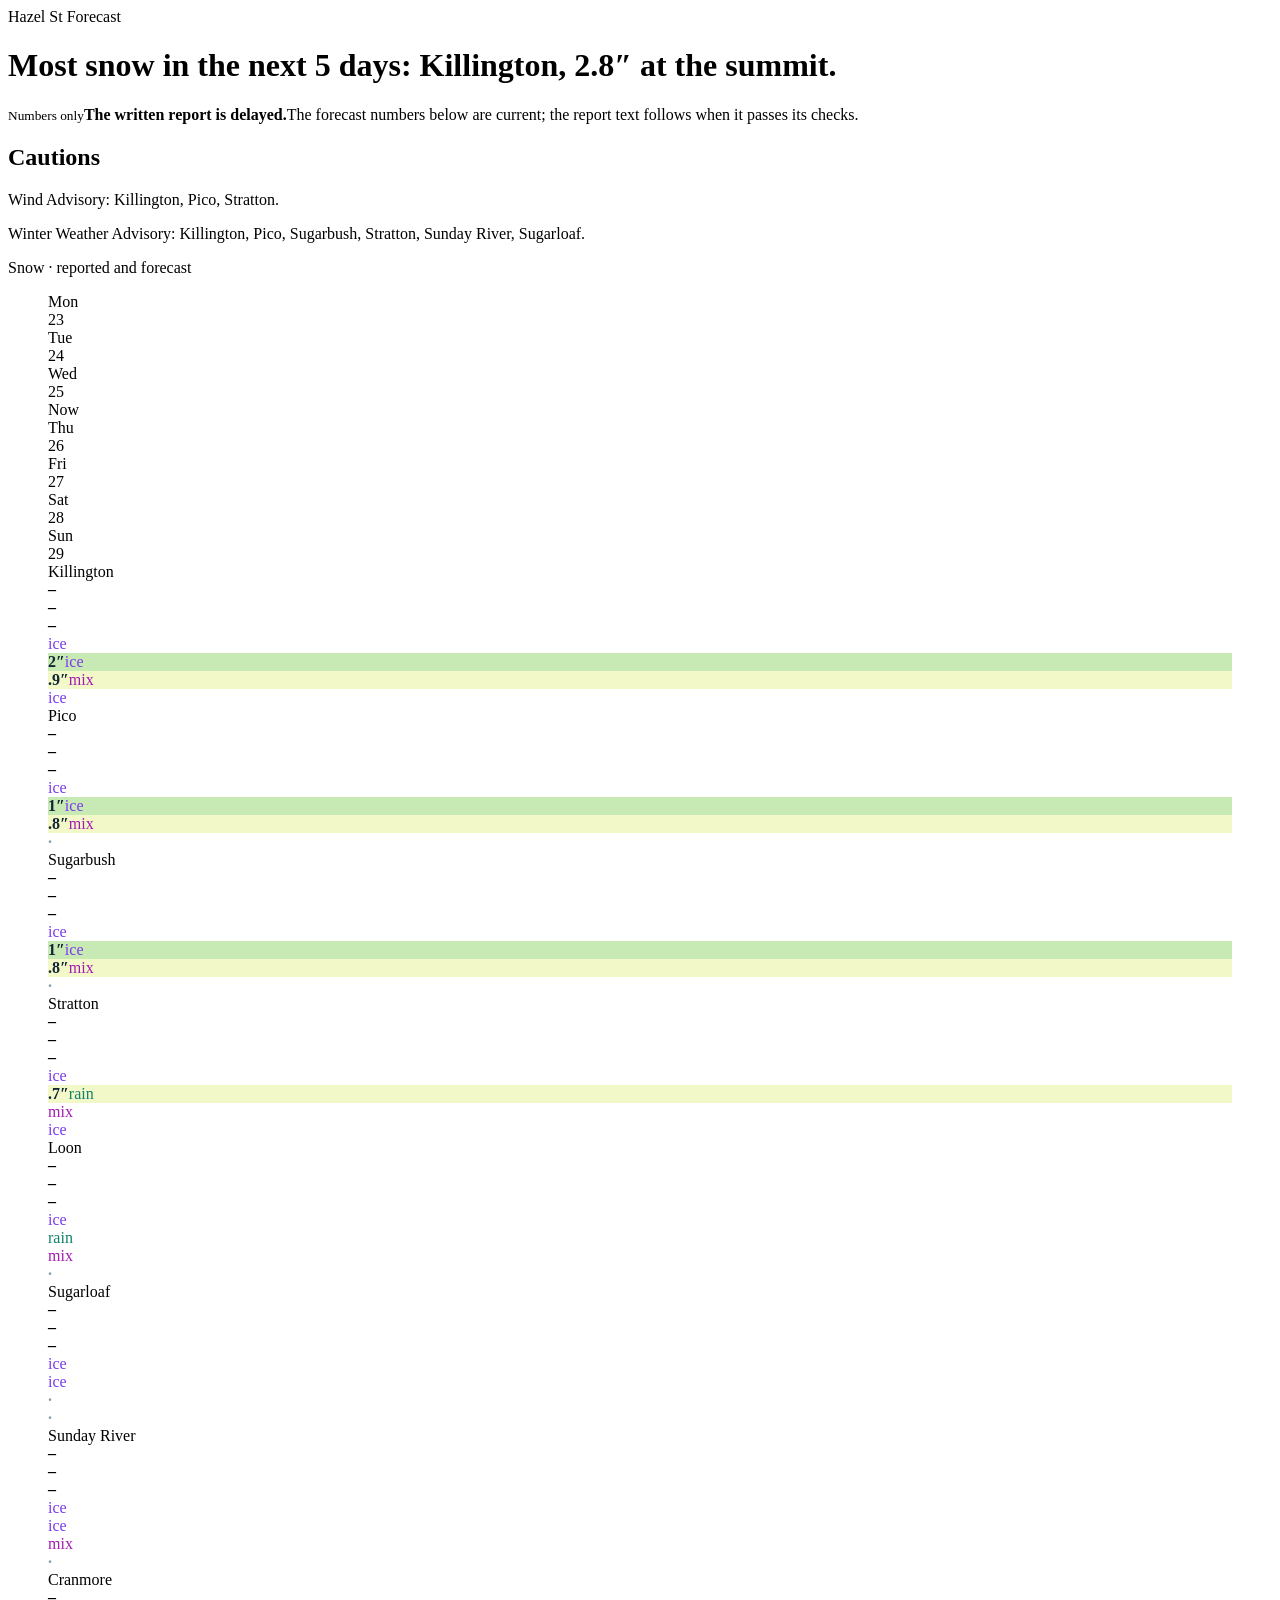
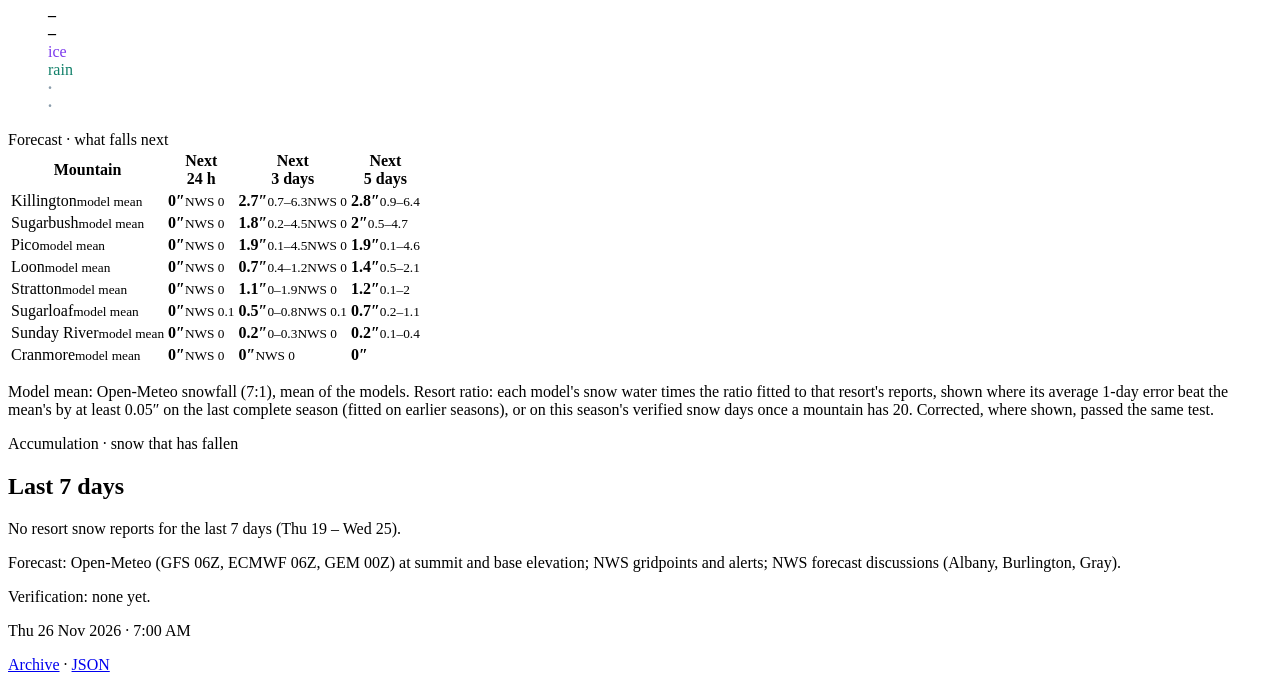
==== commit 5cd7bf9c: "Drop the headings and lead lines above the timeline and forecast table The section label leads strai" ====
--- a/tests/golden/2026-11-26-numbers-only.html
+++ b/tests/golden/2026-11-26-numbers-only.html
@@ -21,7 +21,6 @@
   </div>
 
   <div class="part">Snow · reported and forecast</div>
-  <h2>Last 3 days, next 4</h2>
   <figure class="tl-fig">
     <div class="tl" role="table" aria-label="Snow by mountain and day">
       <div class="tl-now" style="grid-row:2 / span 8"></div>
@@ -38,8 +37,6 @@
   </figure>
 
   <div class="part">Forecast · what falls next</div>
-  <h2>Next 5 days</h2>
-  <p class="lead">From 6 AM Thu 26, at summit elevation. Average of GFS, ECMWF, GEM; range is the spread between them.</p>
   <table id="fct">
     <thead><tr><th>Mountain</th><th>Next<br>24 h</th><th>Next<br>3 days</th><th>Next<br>5 days</th></tr></thead>
     <tbody>
